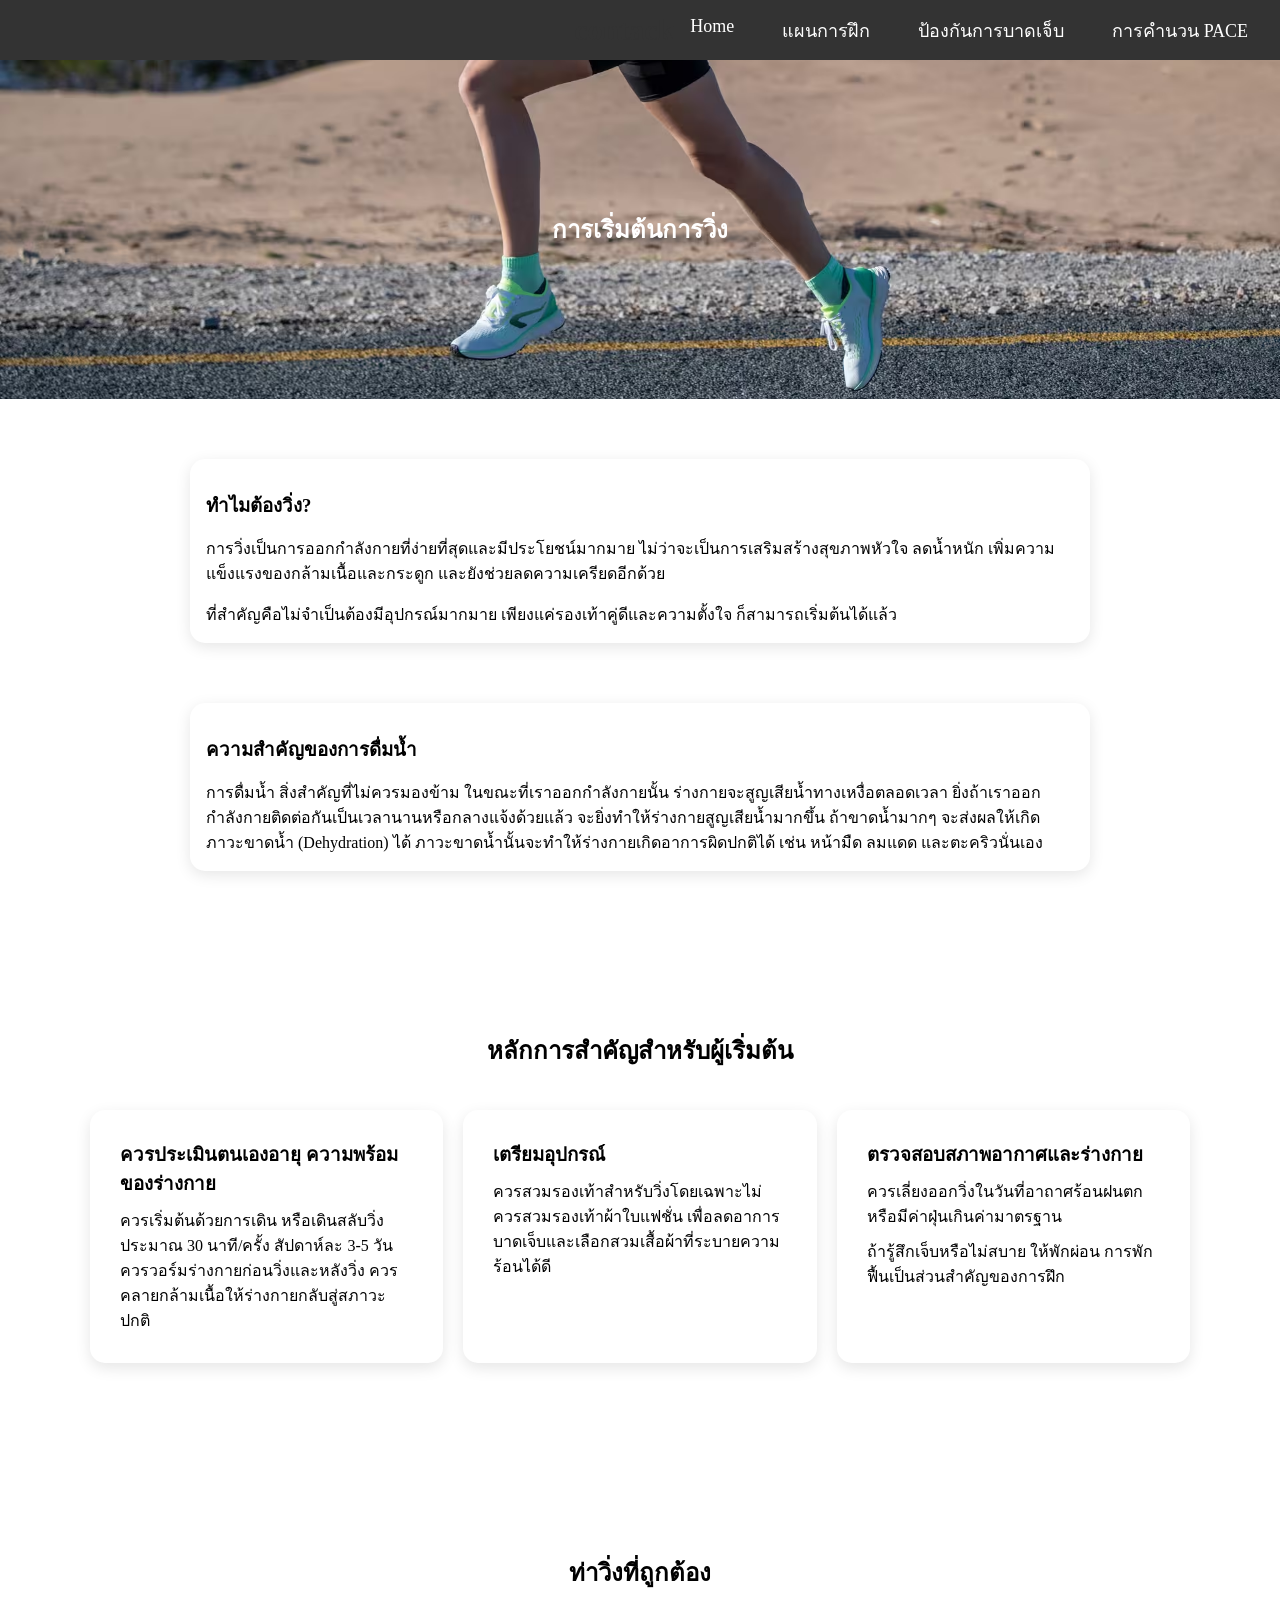
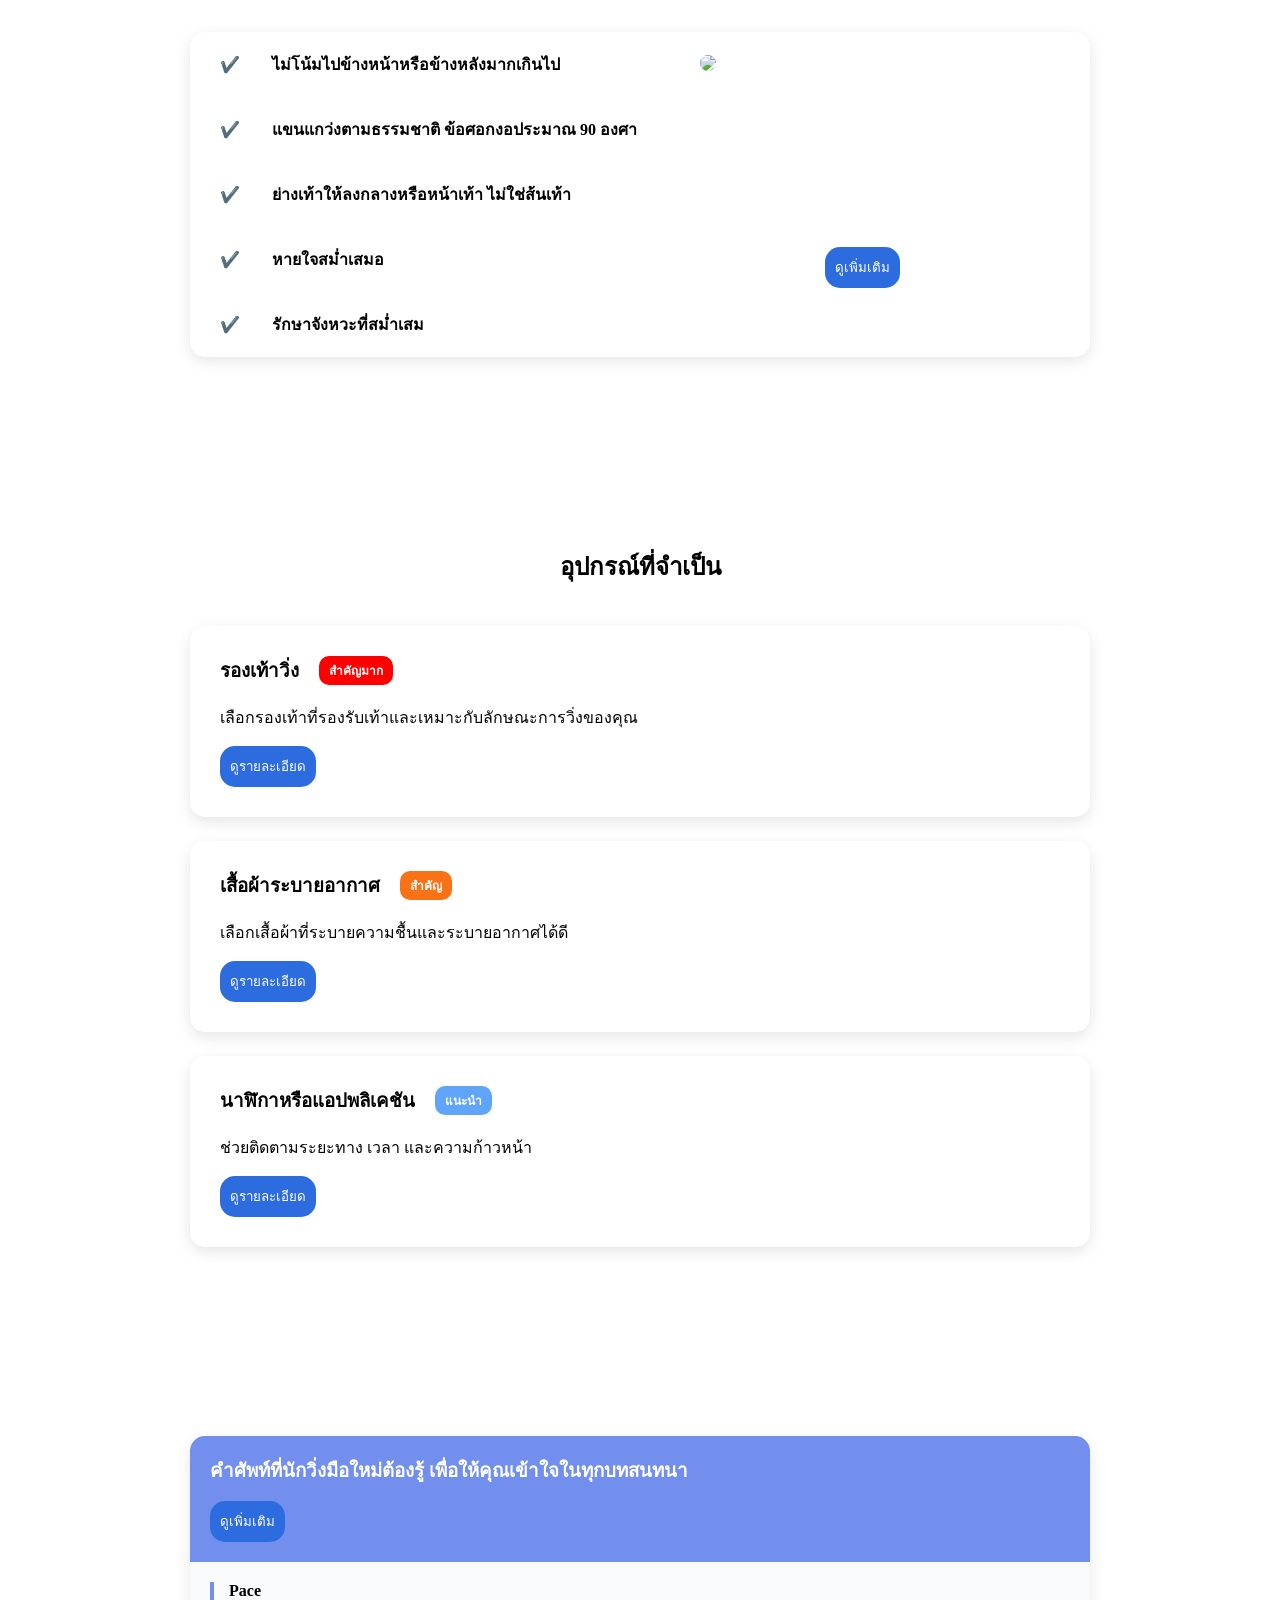
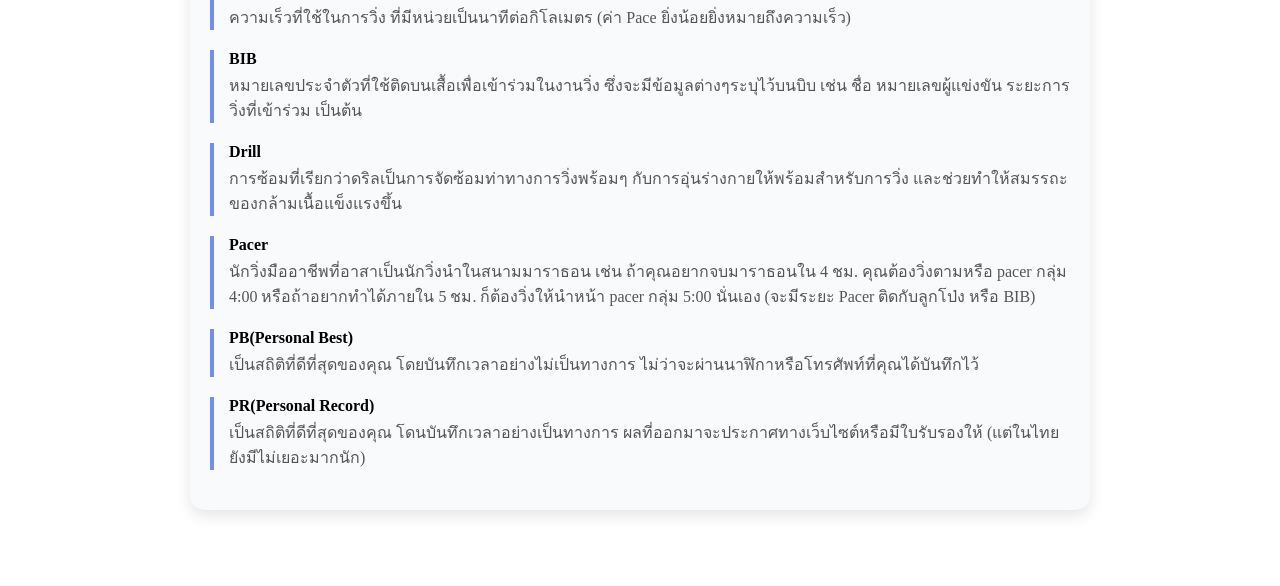
==== index.html @ de13142f "my first commit" ====
<!DOCTYPE html>
<html lang="en">
<head>
    <meta charset="UTF-8">
    <meta name="viewport" content="width=device-width, initial-scale=1.0">
    <title>พื้นฐานทีควรรู้ก่อนจะวิ่ง</title>

    <link rel="stylesheet" href="style.css">
</head>
<body>
  
    <header>
        <div class="container">
            <div class="nav-wrapper">
                <div class="logo">
                    <h2>contack</h2>
                </div>
                <ul class="menu" id="myMenu">
                    <li><a href="index.html">Home</a></li>
                    <li><a href="index2.html">แผนการฝึก</a></li>
                    <li><a href="index3.html">ป้องกันการบาดเจ็บ</a></li>
                    <li><a href="pace.html">การคำนวน PACE</a></li>
                </ul>
                <div>
                    <div class="ham-menu" onclick="toggleHam(this)">
                    <div class="bar1"></div>
                    <div class="bar2"></div>
                    <div class="bar3"></div>
                </div>
            </div>
        </div>
        </style>
    </header>

    <nav>
        <h1>การเริ่มต้นการวิ่ง</h1>
    </nav>

    <main>
        <div class="container">
            <h3>ทำไมต้องวิ่ง?</h3>
            <p>การวิ่งเป็นการออกกำลังกายที่ง่ายที่สุดและมีประโยชน์มากมาย ไม่ว่าจะเป็นการเสริมสร้างสุขภาพหัวใจ ลดน้ำหนัก เพิ่มความแข็งแรงของกล้ามเนื้อและกระดูก และยังช่วยลดความเครียดอีกด้วย</p>
            <p>ที่สำคัญคือไม่จำเป็นต้องมีอุปกรณ์มากมาย เพียงแค่รองเท้าคู่ดีและความตั้งใจ ก็สามารถเริ่มต้นได้แล้ว</p>
        </div>

        <div class="container0">
            <h3>ความสำคัญของการดื่มน้ำ</h3>
            <p>การดื่มน้ำ สิ่งสำคัญที่ไม่ควรมองข้าม ในขณะที่เราออกกำลังกายนั้น ร่างกายจะสูญเสียน้ำทางเหงื่อตลอดเวลา ยิ่งถ้าเราออกกำลังกายติดต่อกันเป็นเวลานานหรือกลางแจ้งด้วยแล้ว จะยิ่งทำให้ร่างกายสูญเสียน้ำมากขึ้น ถ้าขาดน้ำมากๆ จะส่งผลให้เกิด ภาวะขาดน้ำ (Dehydration) ได้ ภาวะขาดน้ำนั้นจะทำให้ร่างกายเกิดอาการผิดปกติได้ เช่น หน้ามืด ลมแดด และตะคริวนั่นเอง</p>
        </div>
        
    
        <h2 class="content0">หลักการสำคัญสำหรับผู้เริ่มต้น</h2>
        
 
        <div class="fame0">
            <div class="card">
                <h3>ควรประเมินตนเองอายุ ความพร้อมของร่างกาย</h3>
                <p>ควรเริ่มต้นด้วยการเดิน หรือเดินสลับวิ่งประมาณ 30 นาที/ครั้ง สัปดาห์ละ 3-5 วัน ควรวอร์มร่างกายก่อนวิ่งและหลังวิ่ง ควรคลายกล้ามเนื้อให้ร่างกายกลับสู่สภาวะปกติ
</p>
            </div>

            <div class="card">
                <h3>เตรียมอุปกรณ์</h3>
                <p>ควรสวมรองเท้าสำหรับวิ่งโดยเฉพาะไม่ควรสวมรองเท้าผ้าใบแฟชั่น เพื่อลดอาการบาดเจ็บและเลือกสวมเสื้อผ้าที่ระบายความร้อนได้ดี</p>
            </div>

            <div class="card">
                <h3>ตรวจสอบสภาพอากาศและร่างกาย</h3>
                <p>ควรเลี่ยงออกวิ่งในวันที่อาถาศร้อนฝนตก หรือมีค่าฝุ่นเกินค่ามาตรฐาน </p>
                <p>ถ้ารู้สึกเจ็บหรือไม่สบาย ให้พักผ่อน การพักฟื้นเป็นส่วนสำคัญของการฝึก</p>
            </div>
        </div>

      
        <h2 class="content1">ท่าวิ่งที่ถูกต้อง</h2>
       

        <div class="fame1">
            
            <img src="https://www.bdmswellness.com/userfiles/23b88bbdda41685253525f04df6f178b.jpg" >
            <div class="page">
                <button><a href="https://www.bdmswellness.com/knowledge/proper-running-form " target="_blank">ดูเพิ่มเติม</a></button>
            </div>
    

            <div class="text">
                <b><span>✔️</span>ไม่โน้มไปข้างหน้าหรือข้างหลังมากเกินไป</b>
            </div>

            <div class="text">
                <b><span>✔️</span>󠁯แขนแกว่งตามธรรมชาติ ข้อศอกงอประมาณ 90 องศา</b>
            </div>

            <div class="text">
                <b><span>✔️</span>ย่างเท้าให้ลงกลางหรือหน้าเท้า ไม่ใช่ส้นเท้า </b>
            </div>

            <div class="text">
                <b><span>✔️</span>หายใจสม่ำเสมอ </b>
            </div>

            <div class="text">
                <b><span>✔️</span>󠁯รักษาจังหวะที่สม่ำเสม</b>
            </div>
        </div>

        
        <h2 class="content2">อุปกรณ์ที่จำเป็น</h2>
       

        <div class="fame2">
            <div class="card1">
                <h3>รองเท้าวิ่ง<span class="badge red">สำคัญมาก</span></h3>
                <p>เลือกรองเท้าที่รองรับเท้าและเหมาะกับลักษณะการวิ่งของคุณ</p>
                <button><a href="https://sportsworld.co.th/th/c/blogs/How-to-choose-running-shoe-for-beginner" target="_blank">ดูรายละเอียด</a></button>
            </div>

            <div class="card1">
                <h3>เสื้อผ้าระบายอากาศ<span class="badge orange">สำคัญ</span></h3>
                <p>เลือกเสื้อผ้าที่ระบายความชื้นและระบายอากาศได้ดี</p>
                <button><a href="https://pmkpolomaker.com/clothes-for-running-a-marathon/?srsltid=AfmBOorbYjs9GHoERCH2MpbQTN2bLDr2FbkxiJ1o-_vpgH-btDoRvgv0" target="_blank">ดูรายละเอียด</a></button>
            </div>

            <div class="card1">
                <h3>นาฬิกาหรือแอปพลิเคชัน<span class="badge lightblue">แนะนำ</span></h3>
                <p>ช่วยติดตามระยะทาง เวลา และความก้าวหน้า</p>
                <button><a href="https://wirtual.co/tips/9-applications-for-new-runner" target="_blank">ดูรายละเอียด</a></button>
            </div>
        </div>

        
        <div class="container1">

            <div class="header">
                <h3>คำศัพท์ที่นักวิ่งมือใหม่ต้องรู้ เพื่อให้คุณเข้าใจในทุกบทสนทนา</h3>
                <button><a href="#">ดูเพิ่มเติม</a></button>
            </div>

            <div class="text">

                <div class="t1">
                    <h4>Pace</h4>
                    <p>ความเร็วที่ใช้ในการวิ่ง ที่มีหน่วยเป็นนาทีต่อกิโลเมตร (ค่า Pace ยิ่งน้อยยิ่งหมายถึงความเร็ว)</p>
                </div>

                <div class="t1">
                    <h4>BIB</h4>
                    <p>หมายเลขประจำตัวที่ใช้ติดบนเสื้อเพื่อเข้าร่วมในงานวิ่ง ซึ่งจะมีข้อมูลต่างๆระบุไว้บนบิบ เช่น ชื่อ หมายเลขผู้แข่งขัน ระยะการวิ่งที่เข้าร่วม เป็นต้น</p>
                </div>

                <div class="t1">
                    <h4>Drill</h4>
                    <p>การซ้อมที่เรียกว่าดริลเป็นการจัดซ้อมท่าทางการวิ่งพร้อมๆ กับการอุ่นร่างกายให้พร้อมสำหรับการวิ่ง และช่วยทำให้สมรรถะของกล้ามเนื้อแข็งแรงขึ้น</p>
                </div>

                <div class="t1">
                    <h4>Pacer</h4>
                    <p>นักวิ่งมืออาชีพที่อาสาเป็นนักวิ่งนำในสนามมาราธอน เช่น ถ้าคุณอยากจบมาราธอนใน 4 ชม. คุณต้องวิ่งตามหรือ pacer กลุ่ม 4:00 หรือถ้าอยากทำได้ภายใน 5 ชม. ก็ต้องวิ่งให้นำหน้า pacer กลุ่ม 5:00 นั่นเอง (จะมีระยะ Pacer ติดกับลูกโป่ง หรือ BIB)</p>
                </div>

                <div class="t1">
                    <h4>PB(Personal Best)</h4>
                    <p>เป็นสถิติที่ดีที่สุดของคุณ โดยบันทึกเวลาอย่างไม่เป็นทางการ ไม่ว่าจะผ่านนาฬิกาหรือโทรศัพท์ที่คุณได้บันทึกไว้</p>
                </div>

                <div class="t1">
                    <h4>PR(Personal Record)</h4>
                    <p>เป็นสถิติที่ดีที่สุดของคุณ โดนบันทึกเวลาอย่างเป็นทางการ ผลที่ออกมาจะประกาศทางเว็บไซต์หรือมีใบรับรองให้ (แต่ในไทยยังมีไม่เยอะมากนัก)</p>
                </div>

            </div>

        </div>


    </main>





    <script src="script.js"></script>
</body>
</html>
---- style.css ----
* {
    margin: 0;
    padding: 0;
    box-sizing: border-box;
}

header {
    position: sticky;
    top: 0;
    background-color: #333;
    z-index: 100;
}


nav {
    background-color: #333;
    color: #fff;
    text-align: center;
    padding: 150px 0;
    background-image: url(img/default.avif);

    background-size: cover;
    background-position: center;
    background-repeat: no-repeat;
}

.nav-wrapper .logo h2 {
    font-size: 30px;
    color: #333;
    text-decoration: none;
}

.nav-wrapper {
    display: flex;
    justify-content: right;
    align-items: center;
    height: 60px;
    position: relative;
}

.menu {
    display: flex;
    list-style: none;
}

.menu li {
    margin-right: 1rem;
    padding: 1rem;
    transition: 0.3s;
    border-radius: 15px;
}

.menu li a {
    font-size: 18px;
    color: #fff;
    text-decoration: none;
    display: block;
}

.menu li:hover {
    background-color: #2a2a2a;
}

/****** Hamburger menu css******/
.ham-menu {
    display: inline-block;
    cursor: pointer;
    position: absolute;
    right: 1rem;
    top: 1rem;
}

.bar1,
.bar2,
.bar3 {
    width: 35px;
    height: 5px;
    background-color: #fff;
    margin: 6px 0;
    transition: 0.4s;
}

.change .bar1 {
    transform: translate(0, 11px) rotate(-45deg);
}

.change .bar2 {
    opacity: 0;
}

.change .bar3 {
    transform: translate(0, -11px) rotate(45deg);
}

@media only screen and (min-width: 768px) {
    .ham-menu {
        display: none;
    }
}

@media only screen and (max-width: 768px) {

    .menu {
        display: none;
        width: 100%;
    }

    .nav-wrapper {
        padding: 1rem;
        height: auto;
        flex-direction: column;
        align-items: flex-start;
    }

    .menu li {
        margin: 12px;
        padding: 0.7rem 0.5rem;
        transition: 0.3s;
        border-radius: 15px;
    }

    .menu li:hover {
        background-color: #2a2a2a;
    }

    .menu-active {
        display: block;
    }
}


/***********  ทำไมต้องวิ่ง? ***********/
main .container {
    background-color: white;
    /* สีพื้น */
    border-radius: 15px;
    /* มุมโค้ง */

    box-shadow: 0 4px 15px rgba(0, 0, 0, 0.1);
    /* เงา */

    max-width: 900px;
    margin: 60px auto;
    transition: 0.3s;
}

main .container h3 {
    margin: 1rem;
    padding-top: 2rem;

}

.container p {
    margin: 0 1rem;
    padding-bottom: 1rem;
}

main .container:hover {
    transform: translateY(-5px);
    box-shadow: 0 12px 25px rgba(0, 0, 0, 0.2);
}

/***********  ความสำคัญของการดื่มน้ำ ***********/
.container0 {
    background-color: white;
    /* สีพื้น */
    border-radius: 15px;
    /* มุมโค้ง */

    box-shadow: 0 4px 15px rgba(0, 0, 0, 0.1);
    /* เงา */

    max-width: 900px;
    margin: 60px auto;
    transition: 0.3s;
    margin-top: 1cm;
}

.container0 h3 {
    margin: 1rem;
    padding-top: 2rem;

}

.container0 p {
    margin: 0 1rem;
    padding-bottom: 1rem;
}

.container0:hover {
    transform: translateY(-5px);
    box-shadow: 0 12px 25px rgba(0, 0, 0, 0.2);
}

/***********  หลักการสำคัญสำหรับผู้เริ่มต้น ***********/

.content0 {
    text-align: center;
    padding-top: 100px;
}

.fame0 {
    display: grid;
    grid-template-columns: repeat(3, 1fr);
    /* 3 ช่อง */
    gap: 20px;
    max-width: 1100px;
    margin: 40px auto;
}

.card {
    background: white;
    padding: 30px;
    border-radius: 15px;
    box-shadow: 0 5px 15px rgba(0, 0, 0, 0.1);
    text-align: left;
    transition: 0.3s;
}

.card:hover {
    transform: translateY(-5px);
    box-shadow: 0 12px 25px rgba(0, 0, 0, 0.2);
}

.card p {
    padding-top: 10px;
}


@media (max-width:768px) {
    .fame0 {
        grid-template-columns: 1fr;
        /* เหลือ 1 ช่อง */
    }
}

/***********  ท่าวิ่งที่ถูกต้อง ***********/

.content1 {
    text-align: center;
    padding-top: 150px;
}

.fame1 {
    border-radius: 15px;
    /* มุมโค้ง */
    box-shadow: 0 4px 15px rgba(0, 0, 0, 0.1);
    /* เงา */
    max-width: 900px;
    margin: 40px auto;
    transition: 0.3s;
}

.fame1 img {
    position: absolute;
    margin-left: 13.5cm;
    margin-top: 0.6cm;
    max-width: 9cm;
    border-radius: 15px;
}

.page button {
    position: absolute;
    margin-left: 16.8cm;
    margin-top: 5.7cm;
    max-width: 2.4cm;
    white-space: nowrap;
}

.page button a {
    text-decoration: none;
    color: white;
    display: block;
}

.fame1:hover {
    transform: translateY(-5px);
    box-shadow: 0 12px 25px rgba(0, 0, 0, 0.2);
}

.text {
    padding: 1rem;
}

.text span {
    padding: 0 2rem;
    padding-left: 10px;
}

@media (max-width:880px) {
    .fame1 img {
        margin-left: 1cm;
        margin-top: 7cm;
        width: 500px;
    }

    .page button {
        margin-left: 3.5cm;
        margin-top: 12cm;
        padding: 10px 20px;
        min-width: 120px;
        white-space: nowrap;
    }

    .fame1 {
        padding-bottom: 7cm;
    }
}

@media (max-width:600px) {
    .fame1 img {
        margin-left: 1cm;
        margin-top: 7.5cm;
        width: 300px;
    }

    .page button {
        margin-left: 3.5cm;
        margin-top: 12cm;
        padding: 10px 20px;
        min-width: 120px;
        white-space: nowrap;
    }

    .fame1 {
        padding-bottom: 7cm;
    }
}

@media (max-width:480px) {
    .fame1 img {
        margin-left: 1cm;
        margin-top: 7.5cm;
        width: 280px;
    }

    .page button {
        margin-left: 3.5cm;
        margin-top: 11.7cm;
        padding: 10px 20px;
        min-width: 120px;
        white-space: nowrap;
    }

    .fame1 {
        padding-bottom: 7cm;
    }
}

@media (max-width:400px) {
    .fame1 img {
        margin-left: 1cm;
        margin-top: 9cm;
        max-width: 300px;
    }

    .page button {
        margin-left: 3.5cm;
        margin-top: 13.5cm;
        padding: 10px 20px;
        min-width: 120px;
        white-space: nowrap;
    }

    .fame1 {
        padding-bottom: 7cm;
    }
}

@media (max-width:320px) {
    .fame1 img {
        margin-left: 0.5cm;
        margin-top: 9cm;
        max-width: 300px;
    }

    .page button {
        margin-left: 2.7cm;
        margin-top: 13.5cm;
        white-space: nowrap;
        padding: 10px 20px;
        min-width: 120px;
    }

    .fame1 {
        padding-bottom: 7cm;
    }
}


/***********  อุปกรณ์ที่จำเป็น ***********/

.content2 {
    text-align: center;
    padding-top: 150px;
}

.fame2 {
    max-width: 900px;
    margin: 40px auto;
}

.card1 {
    background: white;
    padding: 30px;
    border-radius: 15px;
    box-shadow: 0 5px 15px rgba(0, 0, 0, 0.1);
    text-align: left;
    margin-top: 1.5rem;
    transition: 0.3s;
}

.card1:hover {
    transform: translateY(-5px);
    box-shadow: 0 12px 25px rgba(0, 0, 0, 0.2);
}

.card1 h3 {
    display: flex;
    align-items: center;
    gap: 20px;
    padding-bottom: 20px;
}

.badge {
    font-size: 12px;
    padding: 5px 10px;
    border-radius: 10px;
    color: #fff;
}

.badge.red {
    background: red;
}

.badge.orange {
    background: #f97316;
}

.badge.lightblue {
    background: #60a5fa;
}

button {
    padding: 10px;
    border: none;
    background: #2d6cdf;
    border-radius: 15px;
    cursor: pointer;
    margin-top: 1rem;
}

.card1 button a {
    text-decoration: none;
    color: white;
    display: block;
    white-space: nowrap;
}

@media (max-width:880px) {
    .content2 {
        padding-top: 4cm;
    }
}


/***********  คำศัพท์ที่นักวิ่งมือใหม่ต้องรู้ เพื่อให้คุณเข้าใจในทุกบทสนทนา ***********/
.container1 {
    max-width: 900px;
    margin: auto;
    border-radius: 15px;
    overflow: hidden;
    background: #f9fafb;
    box-shadow: 0 6px 15px rgba(0, 0, 0, 0.1);
    transition: 0.3s ;
    margin-top: 5cm;
    margin-bottom: 2cm;
}

.container1:hover {
    transform: translateY(-5px);
    box-shadow: 0 15px 30px rgba(0, 0, 0, 0.2);
}

.header {
    background: #728fee;
    color: white;
    padding: 20px;
}

.header p {
    margin-top: 5px;
    font-size: 14px;
    opacity: 0.9;
}

.text {
    padding: 20px;
}

.t1 {
    border-left: 4px solid #728fee;
    padding-left: 15px;
    margin-bottom: 20px;
}

.t1 p {
    margin: 5px 0;
    color: #555;
}

.header button{
    white-space: nowrap;
}

.header button a {
    text-decoration: none;
    color: white;
    display: block;
}
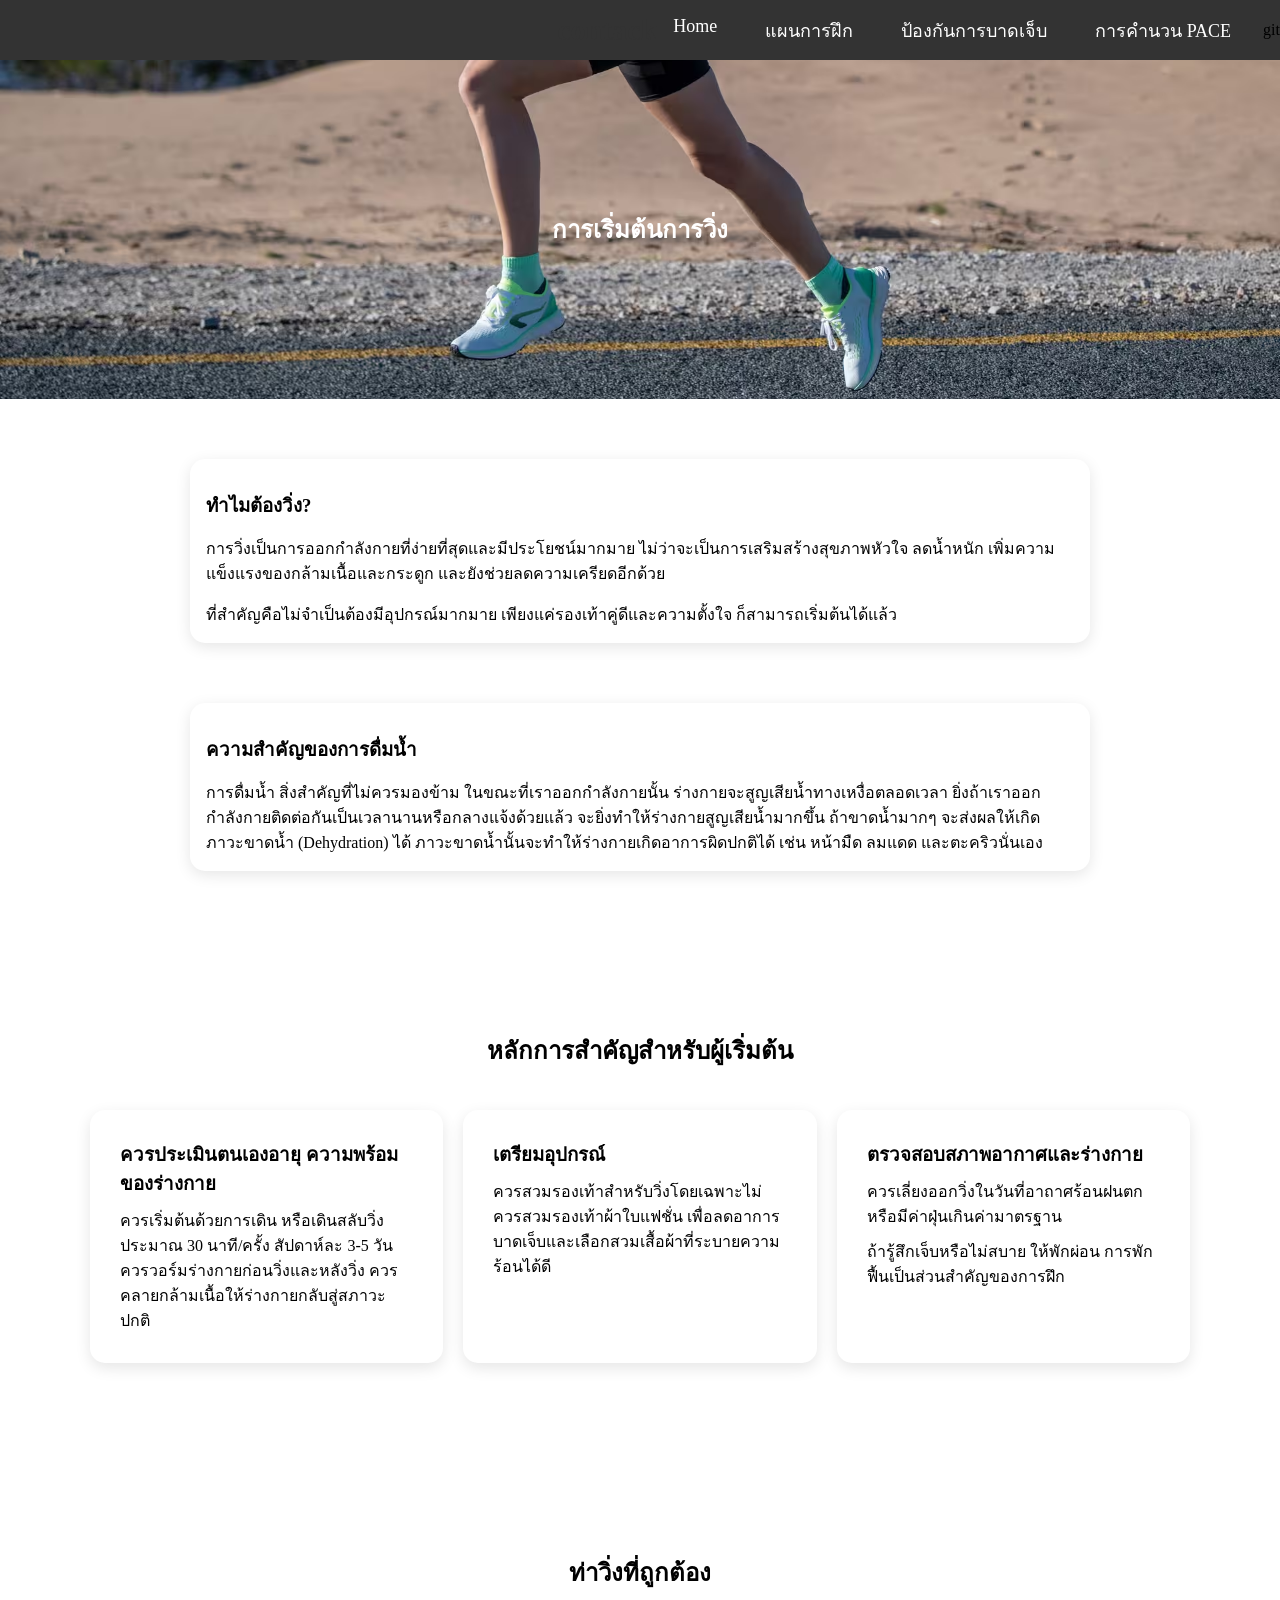
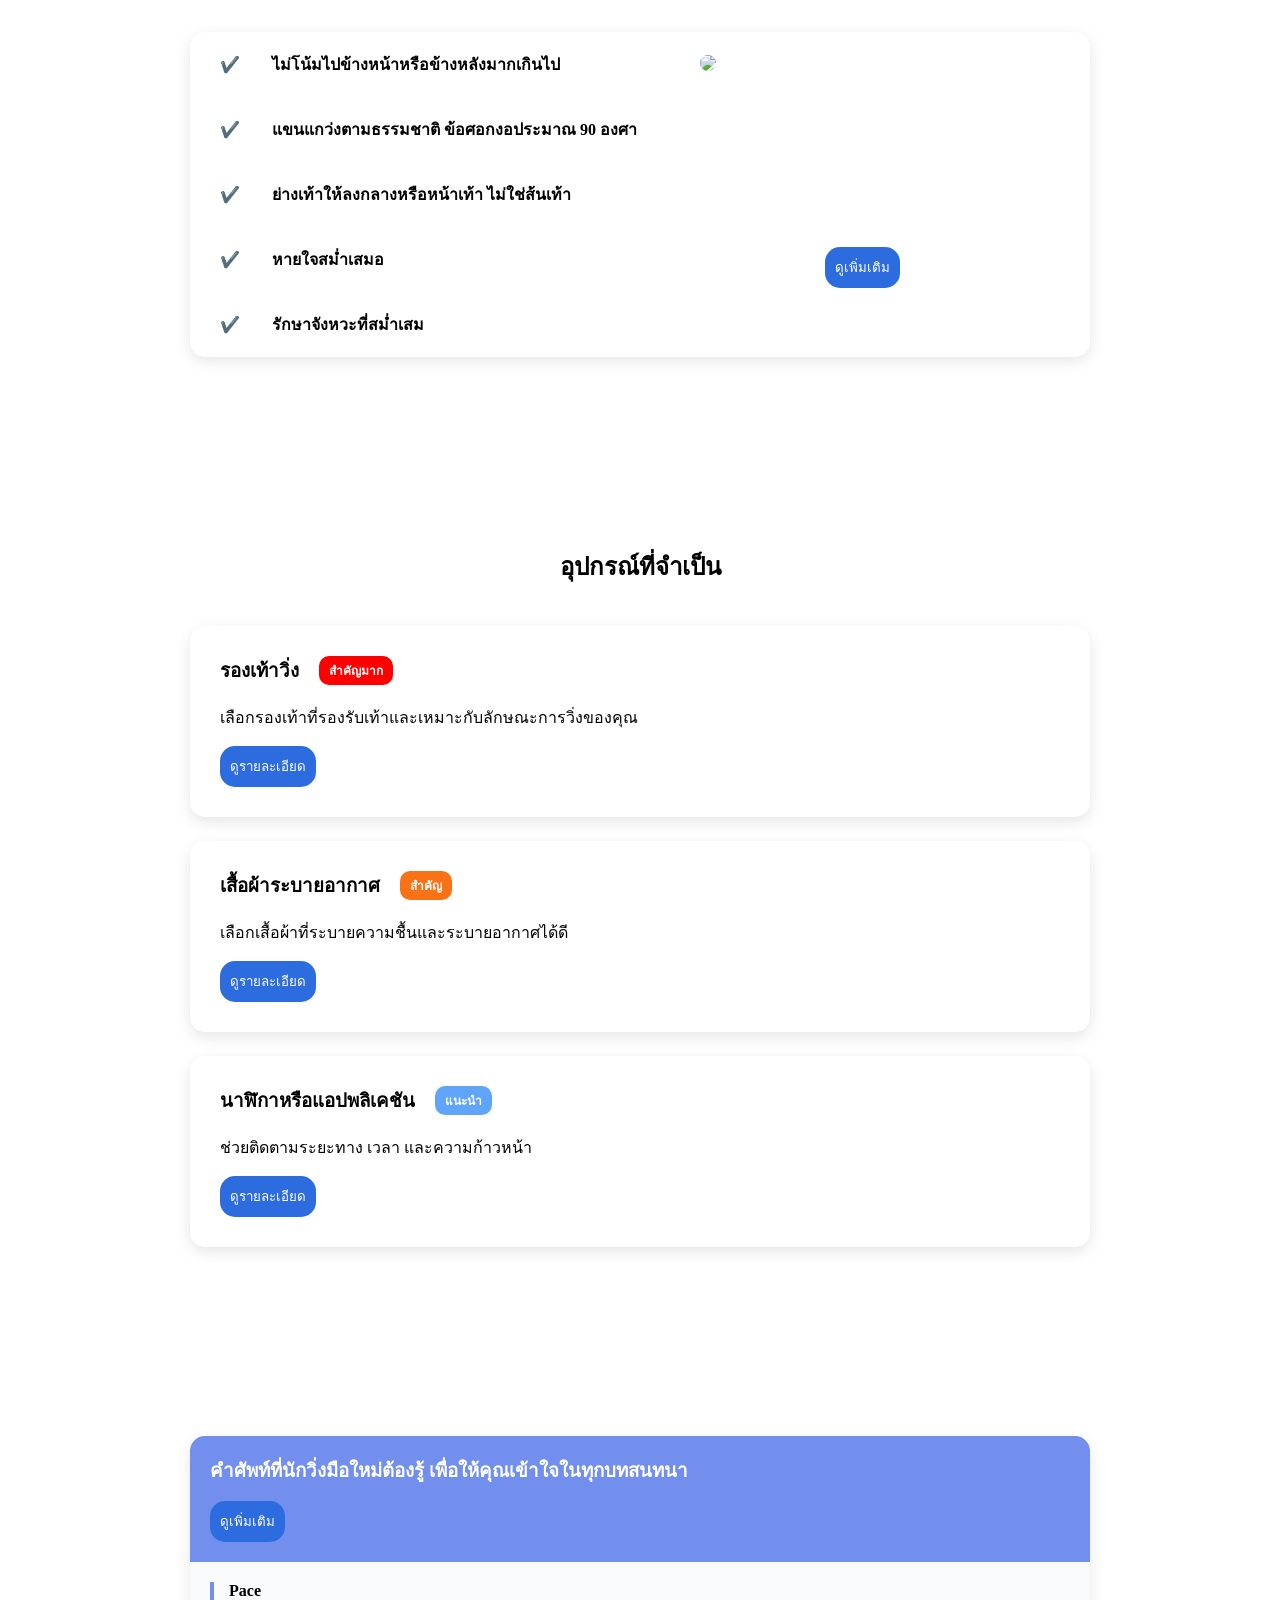
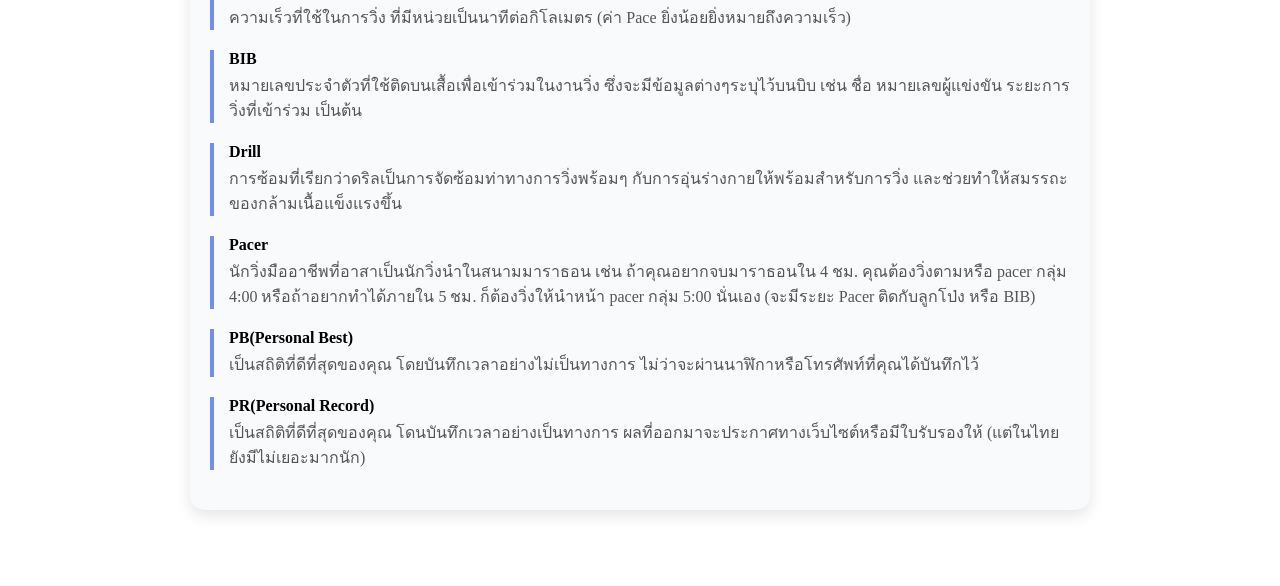
==== commit a2cd5f6a: "my first commit" ====
--- a/index.html
+++ b/index.html
@@ -27,7 +27,7 @@
                     <div class="bar2"></div>
                     <div class="bar3"></div>
                 </div>
-            </div>
+            </div>git
         </div>
         </style>
     </header>
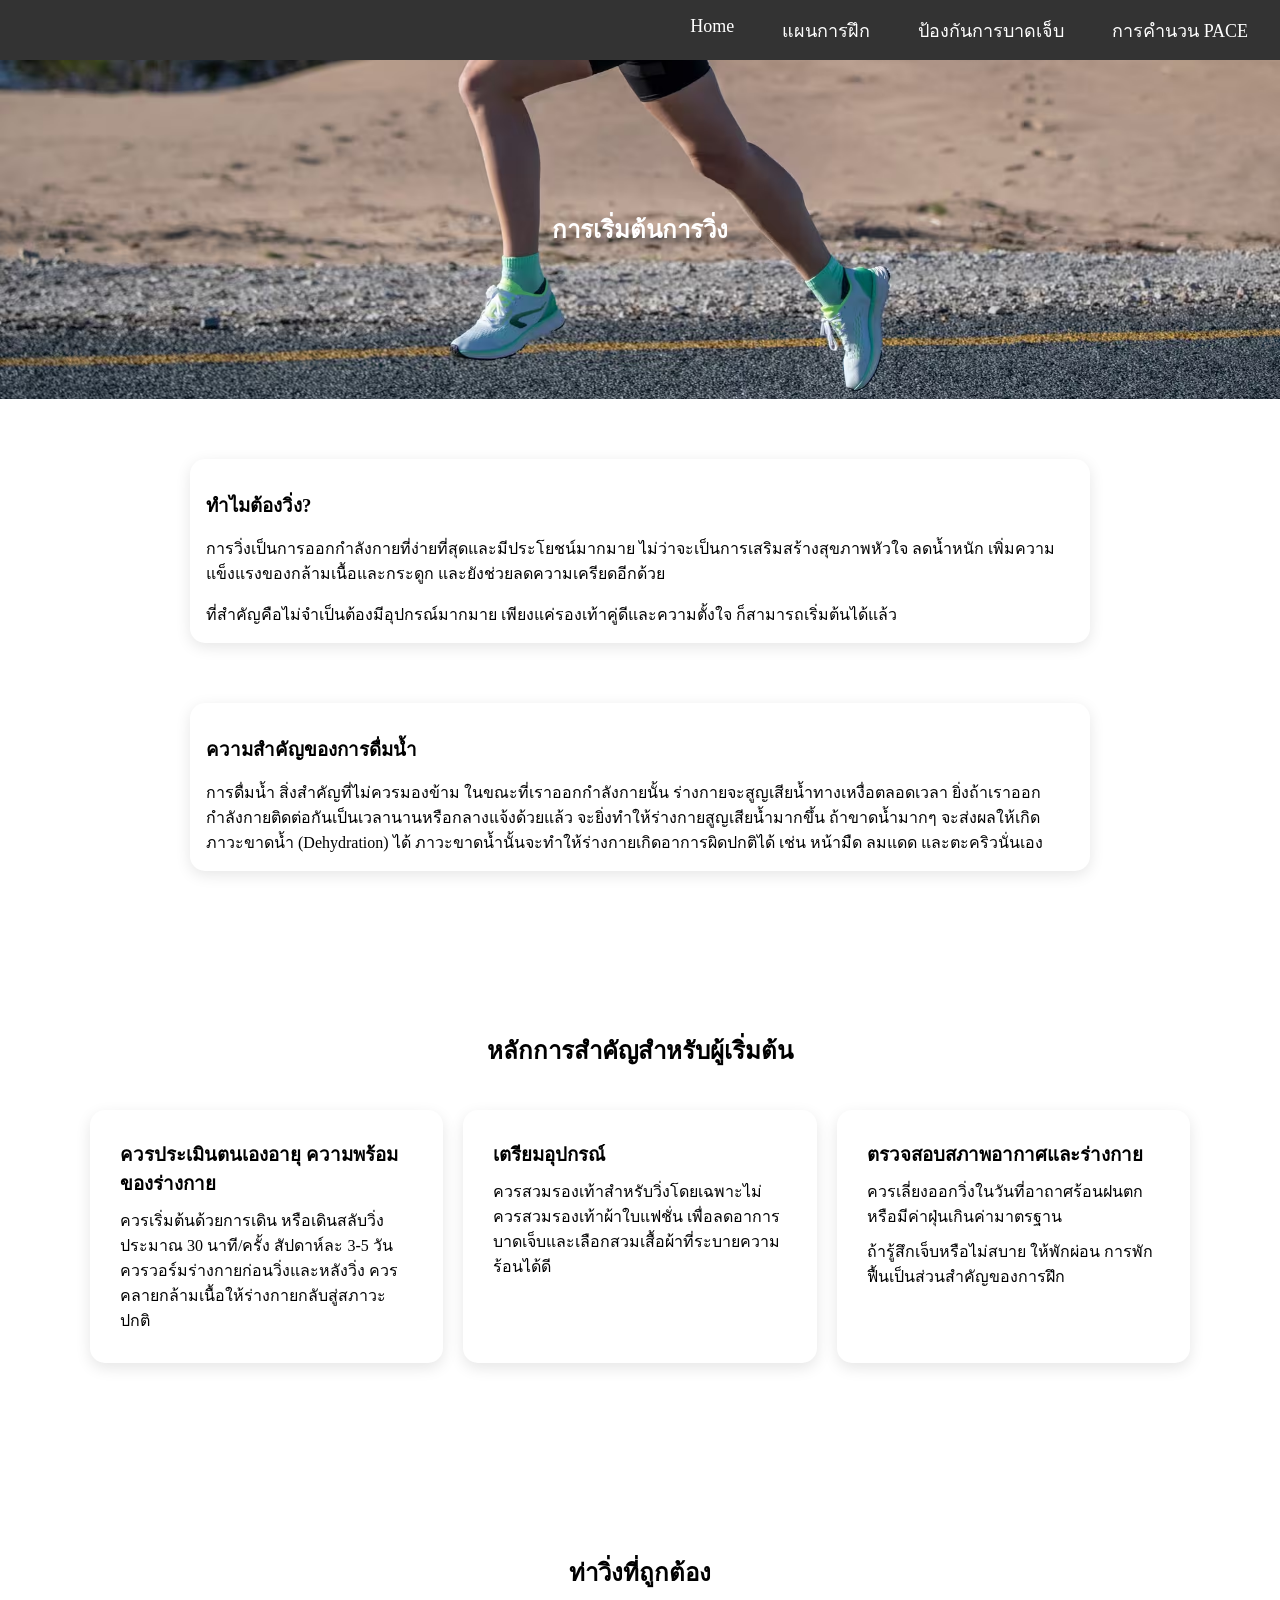
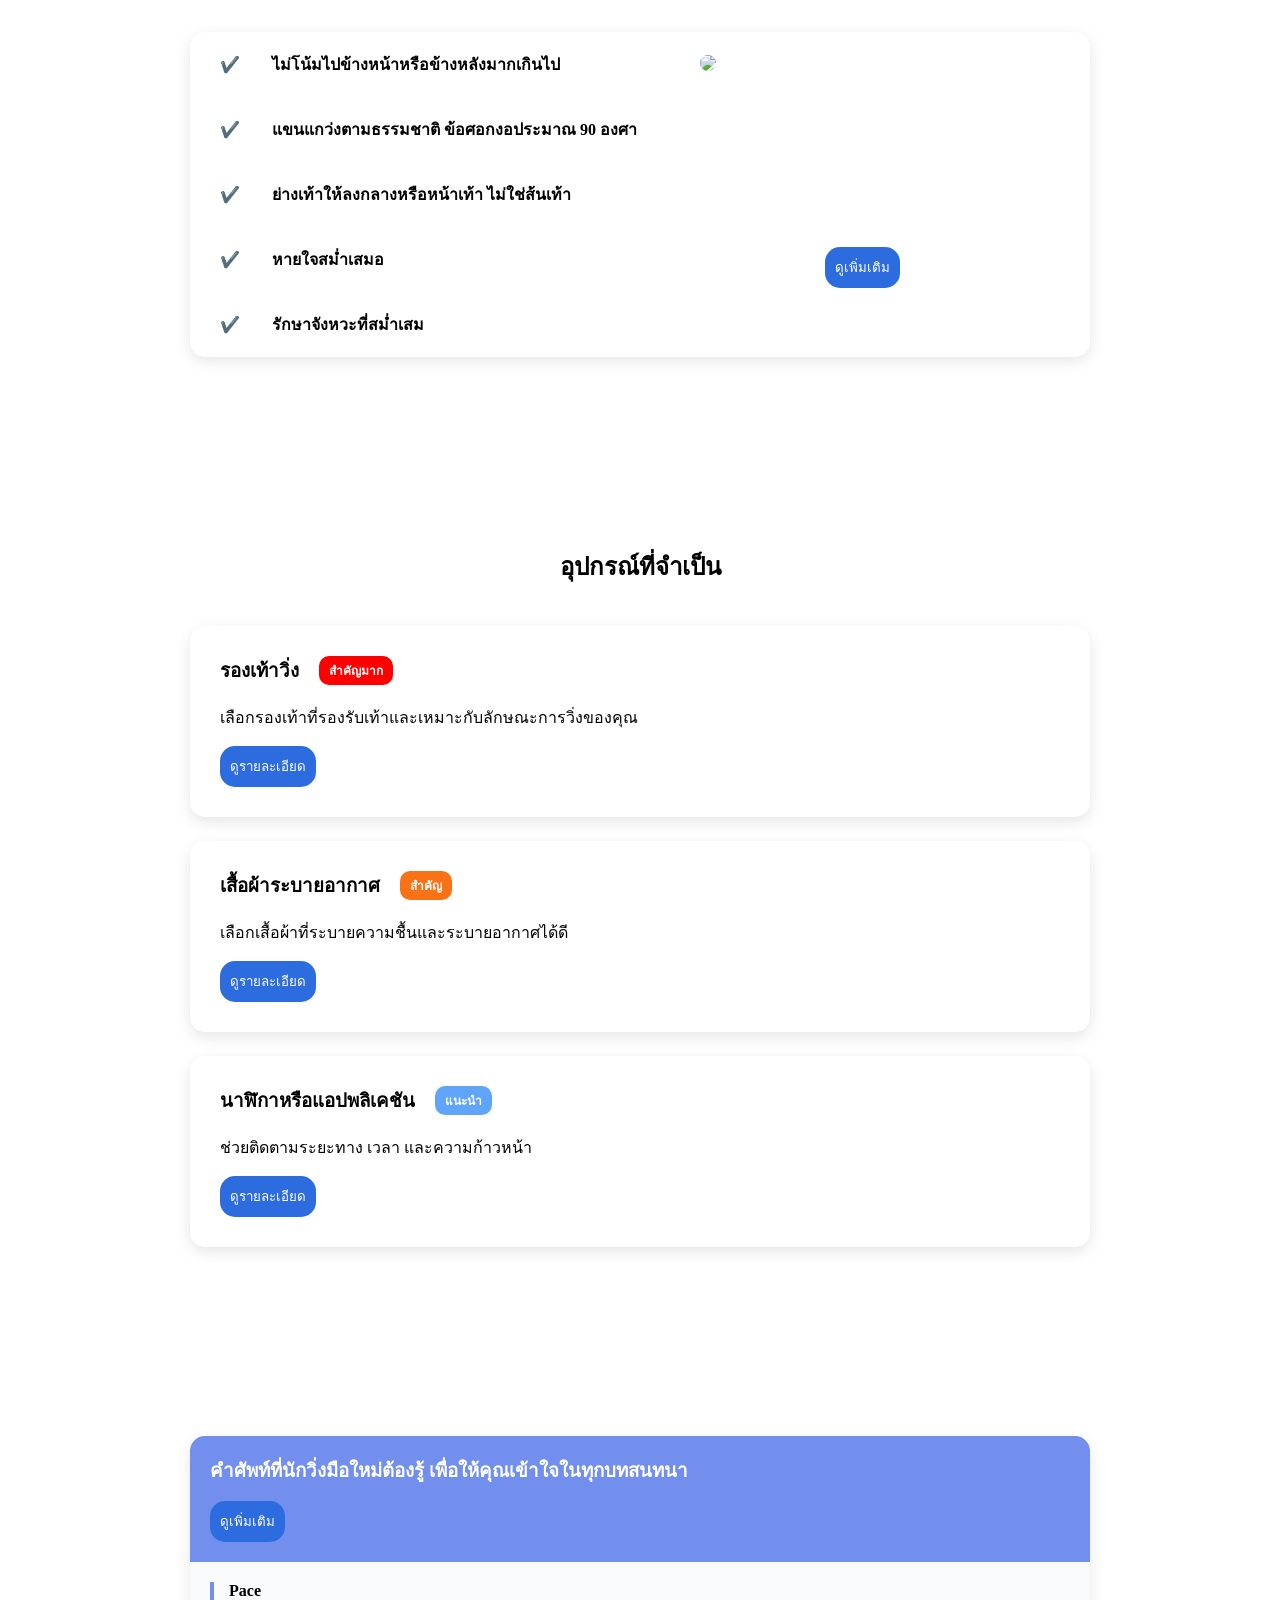
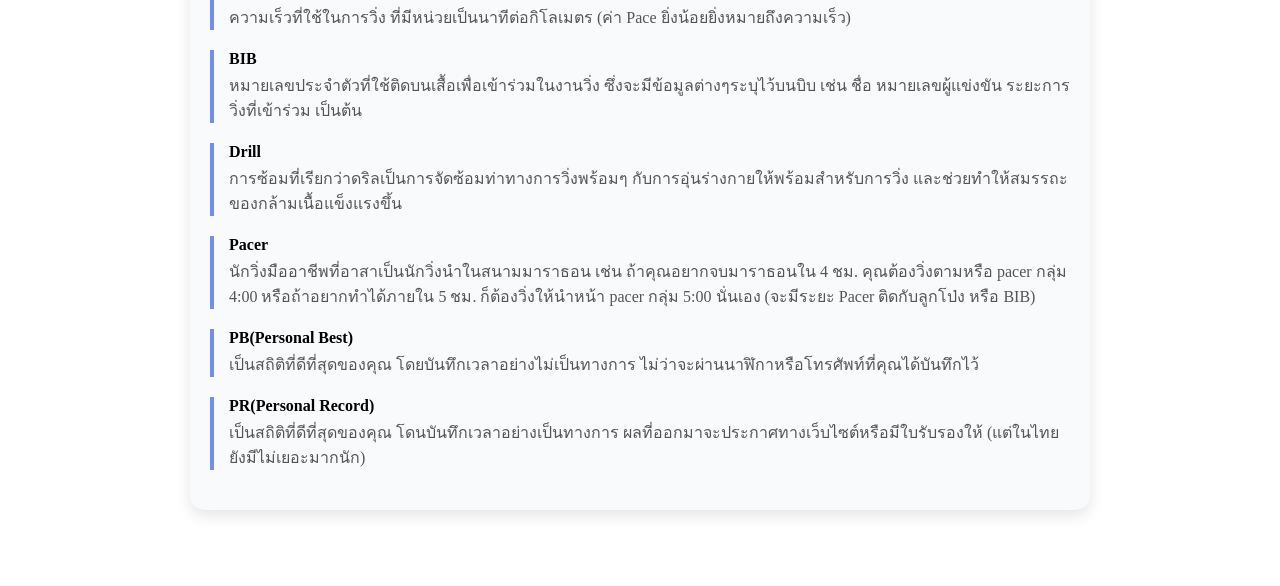
==== commit 7d393ae7: "my first commit" ====
--- a/index.html
+++ b/index.html
@@ -12,7 +12,7 @@
     <header>
         <div class="container">
             <div class="nav-wrapper">
-                <div class="logo">
+                <div class="logo" hidden="none">
                     <h2>contack</h2>
                 </div>
                 <ul class="menu" id="myMenu">
@@ -27,7 +27,7 @@
                     <div class="bar2"></div>
                     <div class="bar3"></div>
                 </div>
-            </div>git
+            </div>
         </div>
         </style>
     </header>
--- a/style.css
+++ b/style.css
@@ -25,7 +25,7 @@
 }
 
 .nav-wrapper .logo h2 {
-    font-size: 30px;
+    font-size: 300px;
     color: #333;
     text-decoration: none;
 }
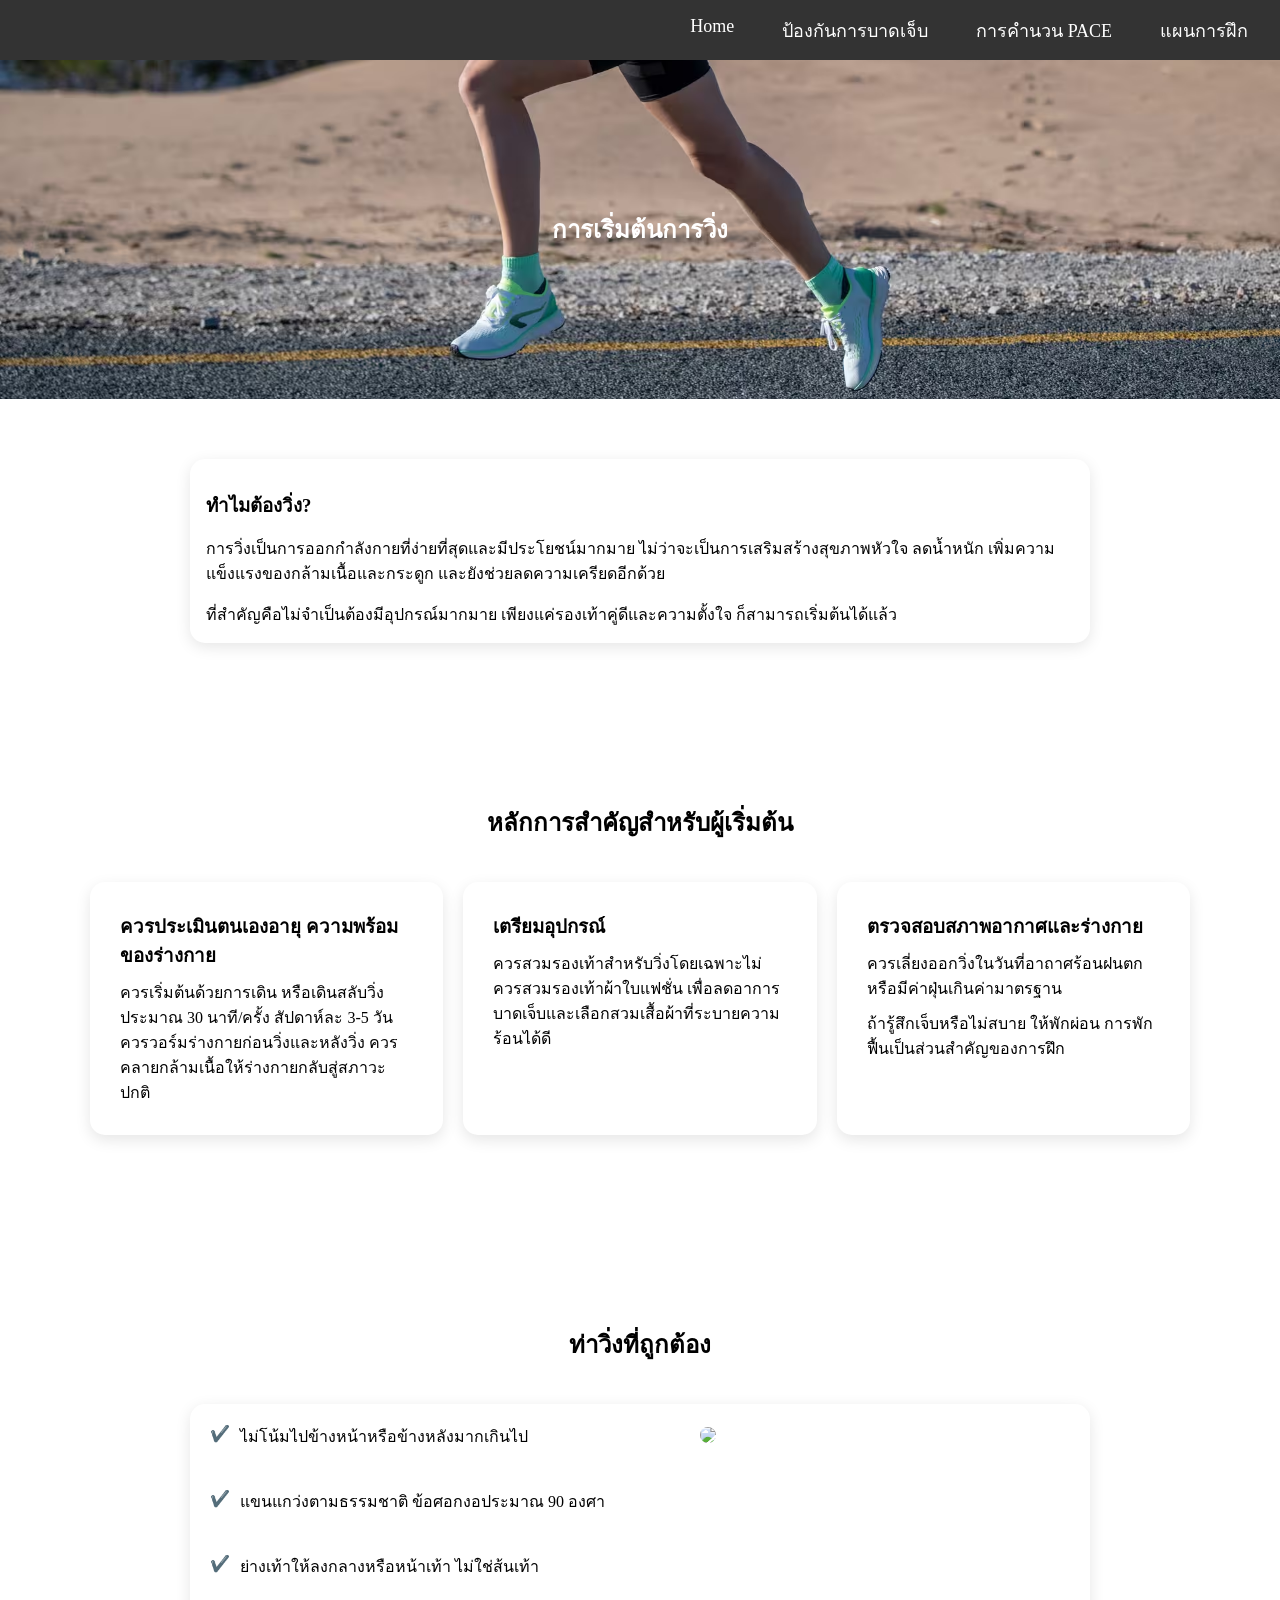
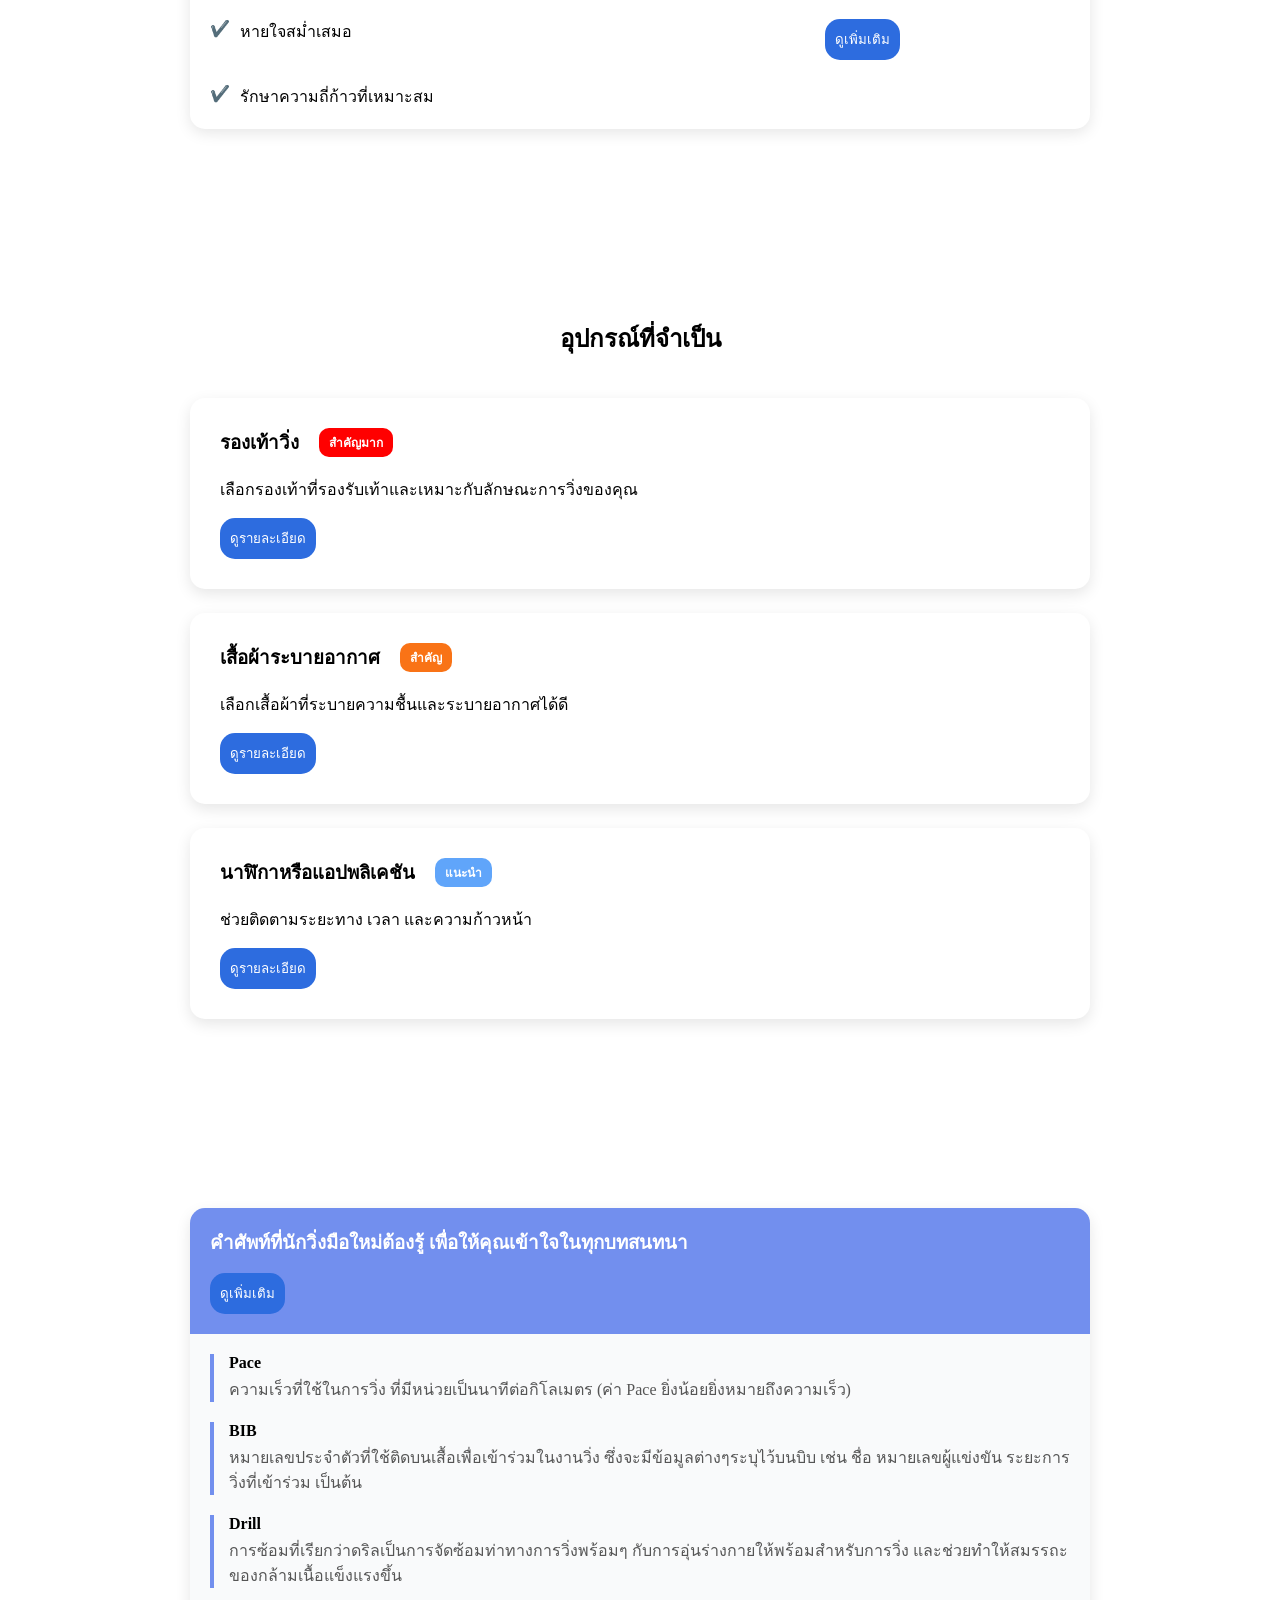
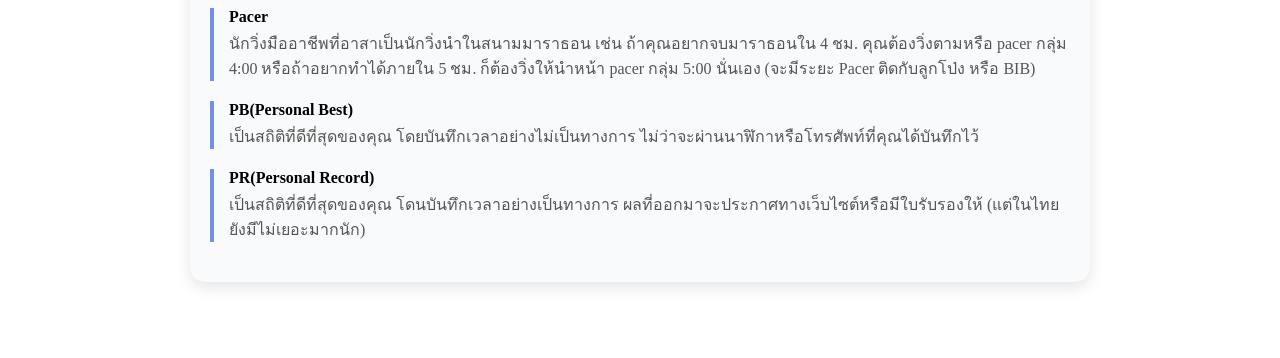
==== commit 0bf4d27f: "my first commit" ====
--- a/index.html
+++ b/index.html
@@ -17,9 +17,9 @@
                 </div>
                 <ul class="menu" id="myMenu">
                     <li><a href="index.html">Home</a></li>
-                    <li><a href="index2.html">แผนการฝึก</a></li>
                     <li><a href="index3.html">ป้องกันการบาดเจ็บ</a></li>
                     <li><a href="pace.html">การคำนวน PACE</a></li>
+                    <li><a href="index2.html">แผนการฝึก</a></li>
                 </ul>
                 <div>
                     <div class="ham-menu" onclick="toggleHam(this)">
@@ -42,13 +42,7 @@
             <p>การวิ่งเป็นการออกกำลังกายที่ง่ายที่สุดและมีประโยชน์มากมาย ไม่ว่าจะเป็นการเสริมสร้างสุขภาพหัวใจ ลดน้ำหนัก เพิ่มความแข็งแรงของกล้ามเนื้อและกระดูก และยังช่วยลดความเครียดอีกด้วย</p>
             <p>ที่สำคัญคือไม่จำเป็นต้องมีอุปกรณ์มากมาย เพียงแค่รองเท้าคู่ดีและความตั้งใจ ก็สามารถเริ่มต้นได้แล้ว</p>
         </div>
-
-        <div class="container0">
-            <h3>ความสำคัญของการดื่มน้ำ</h3>
-            <p>การดื่มน้ำ สิ่งสำคัญที่ไม่ควรมองข้าม ในขณะที่เราออกกำลังกายนั้น ร่างกายจะสูญเสียน้ำทางเหงื่อตลอดเวลา ยิ่งถ้าเราออกกำลังกายติดต่อกันเป็นเวลานานหรือกลางแจ้งด้วยแล้ว จะยิ่งทำให้ร่างกายสูญเสียน้ำมากขึ้น ถ้าขาดน้ำมากๆ จะส่งผลให้เกิด ภาวะขาดน้ำ (Dehydration) ได้ ภาวะขาดน้ำนั้นจะทำให้ร่างกายเกิดอาการผิดปกติได้ เช่น หน้ามืด ลมแดด และตะคริวนั่นเอง</p>
-        </div>
         
-    
         <h2 class="content0">หลักการสำคัญสำหรับผู้เริ่มต้น</h2>
         
  
@@ -84,23 +78,28 @@
     
 
             <div class="text">
-                <b><span>✔️</span>ไม่โน้มไปข้างหน้าหรือข้างหลังมากเกินไป</b>
+                <span class="icon">✔️</span>
+                <p>ไม่โน้มไปข้างหน้าหรือข้างหลังมากเกินไป</p>
             </div>
 
             <div class="text">
-                <b><span>✔️</span>󠁯แขนแกว่งตามธรรมชาติ ข้อศอกงอประมาณ 90 องศา</b>
+                <span class="icon">✔️</span>
+                <p>แขนแกว่งตามธรรมชาติ ข้อศอกงอประมาณ 90 องศา</p>
             </div>
 
             <div class="text">
-                <b><span>✔️</span>ย่างเท้าให้ลงกลางหรือหน้าเท้า ไม่ใช่ส้นเท้า </b>
+                <span class="icon">✔️</span>
+                <p>ย่างเท้าให้ลงกลางหรือหน้าเท้า ไม่ใช่ส้นเท้า</p>
             </div>
 
             <div class="text">
-                <b><span>✔️</span>หายใจสม่ำเสมอ </b>
+                <span class="icon">✔️</span>
+                <p>หายใจสม่ำเสมอ</p>
             </div>
 
             <div class="text">
-                <b><span>✔️</span>󠁯รักษาจังหวะที่สม่ำเสม</b>
+                <span class="icon">✔️</span>
+                <p>รักษาความถี่ก้าวที่เหมาะสม</p>
             </div>
         </div>
 
@@ -136,7 +135,7 @@
                 <button><a href="#">ดูเพิ่มเติม</a></button>
             </div>
 
-            <div class="text">
+            <div class="text2">
 
                 <div class="t1">
                     <h4>Pace</h4>
--- a/style.css
+++ b/style.css
@@ -25,7 +25,7 @@
 }
 
 .nav-wrapper .logo h2 {
-    font-size: 300px;
+    font-size: 30px;
     color: #333;
     text-decoration: none;
 }
@@ -99,6 +99,9 @@
 }
 
 @media only screen and (max-width: 768px) {
+    header {
+        padding-bottom: 1cm;
+    }
 
     .menu {
         display: none;
@@ -160,37 +163,6 @@
     box-shadow: 0 12px 25px rgba(0, 0, 0, 0.2);
 }
 
-/***********  ความสำคัญของการดื่มน้ำ ***********/
-.container0 {
-    background-color: white;
-    /* สีพื้น */
-    border-radius: 15px;
-    /* มุมโค้ง */
-
-    box-shadow: 0 4px 15px rgba(0, 0, 0, 0.1);
-    /* เงา */
-
-    max-width: 900px;
-    margin: 60px auto;
-    transition: 0.3s;
-    margin-top: 1cm;
-}
-
-.container0 h3 {
-    margin: 1rem;
-    padding-top: 2rem;
-
-}
-
-.container0 p {
-    margin: 0 1rem;
-    padding-bottom: 1rem;
-}
-
-.container0:hover {
-    transform: translateY(-5px);
-    box-shadow: 0 12px 25px rgba(0, 0, 0, 0.2);
-}
 
 /***********  หลักการสำคัญสำหรับผู้เริ่มต้น ***********/
 
@@ -279,24 +251,26 @@
 }
 
 .text {
-    padding: 1rem;
-}
-
-.text span {
-    padding: 0 2rem;
-    padding-left: 10px;
+  display: flex;
+  align-items: flex-start;
+  gap: 10px;
+  padding: 20px;
+}
+
+.text p {
+  margin: 0;
 }
 
 @media (max-width:880px) {
     .fame1 img {
         margin-left: 1cm;
-        margin-top: 7cm;
+        margin-top: 8cm;
         width: 500px;
     }
 
     .page button {
         margin-left: 3.5cm;
-        margin-top: 12cm;
+        margin-top: 13cm;
         padding: 10px 20px;
         min-width: 120px;
         white-space: nowrap;
@@ -310,13 +284,13 @@
 @media (max-width:600px) {
     .fame1 img {
         margin-left: 1cm;
-        margin-top: 7.5cm;
+        margin-top: 8.5cm;
         width: 300px;
     }
 
     .page button {
         margin-left: 3.5cm;
-        margin-top: 12cm;
+        margin-top: 13cm;
         padding: 10px 20px;
         min-width: 120px;
         white-space: nowrap;
@@ -330,28 +304,8 @@
 @media (max-width:480px) {
     .fame1 img {
         margin-left: 1cm;
-        margin-top: 7.5cm;
+        margin-top: 9cm;
         width: 280px;
-    }
-
-    .page button {
-        margin-left: 3.5cm;
-        margin-top: 11.7cm;
-        padding: 10px 20px;
-        min-width: 120px;
-        white-space: nowrap;
-    }
-
-    .fame1 {
-        padding-bottom: 7cm;
-    }
-}
-
-@media (max-width:400px) {
-    .fame1 img {
-        margin-left: 1cm;
-        margin-top: 9cm;
-        max-width: 300px;
     }
 
     .page button {
@@ -367,16 +321,37 @@
     }
 }
 
+@media (max-width:400px) {
+    .fame1 img {
+        margin-left: 1cm;
+        margin-top: 10cm;
+        max-width: 300px;
+    }
+
+    .page button {
+        margin-left: 3.5cm;
+        margin-top: 14.5cm;
+        padding: 10px 20px;
+        min-width: 120px;
+        white-space: nowrap;
+    }
+
+    .fame1 {
+        padding-bottom: 7cm;
+    }
+}
+
 @media (max-width:320px) {
+
     .fame1 img {
         margin-left: 0.5cm;
-        margin-top: 9cm;
+        margin-top: 10cm;
         max-width: 300px;
     }
 
     .page button {
         margin-left: 2.7cm;
-        margin-top: 13.5cm;
+        margin-top: 14.5cm;
         white-space: nowrap;
         padding: 10px 20px;
         min-width: 120px;
@@ -472,7 +447,7 @@
     overflow: hidden;
     background: #f9fafb;
     box-shadow: 0 6px 15px rgba(0, 0, 0, 0.1);
-    transition: 0.3s ;
+    transition: 0.3s;
     margin-top: 5cm;
     margin-bottom: 2cm;
 }
@@ -494,7 +469,7 @@
     opacity: 0.9;
 }
 
-.text {
+.text2 {
     padding: 20px;
 }
 
@@ -509,7 +484,7 @@
     color: #555;
 }
 
-.header button{
+.header button {
     white-space: nowrap;
 }
 
@@ -517,4 +492,4 @@
     text-decoration: none;
     color: white;
     display: block;
-}
+}
